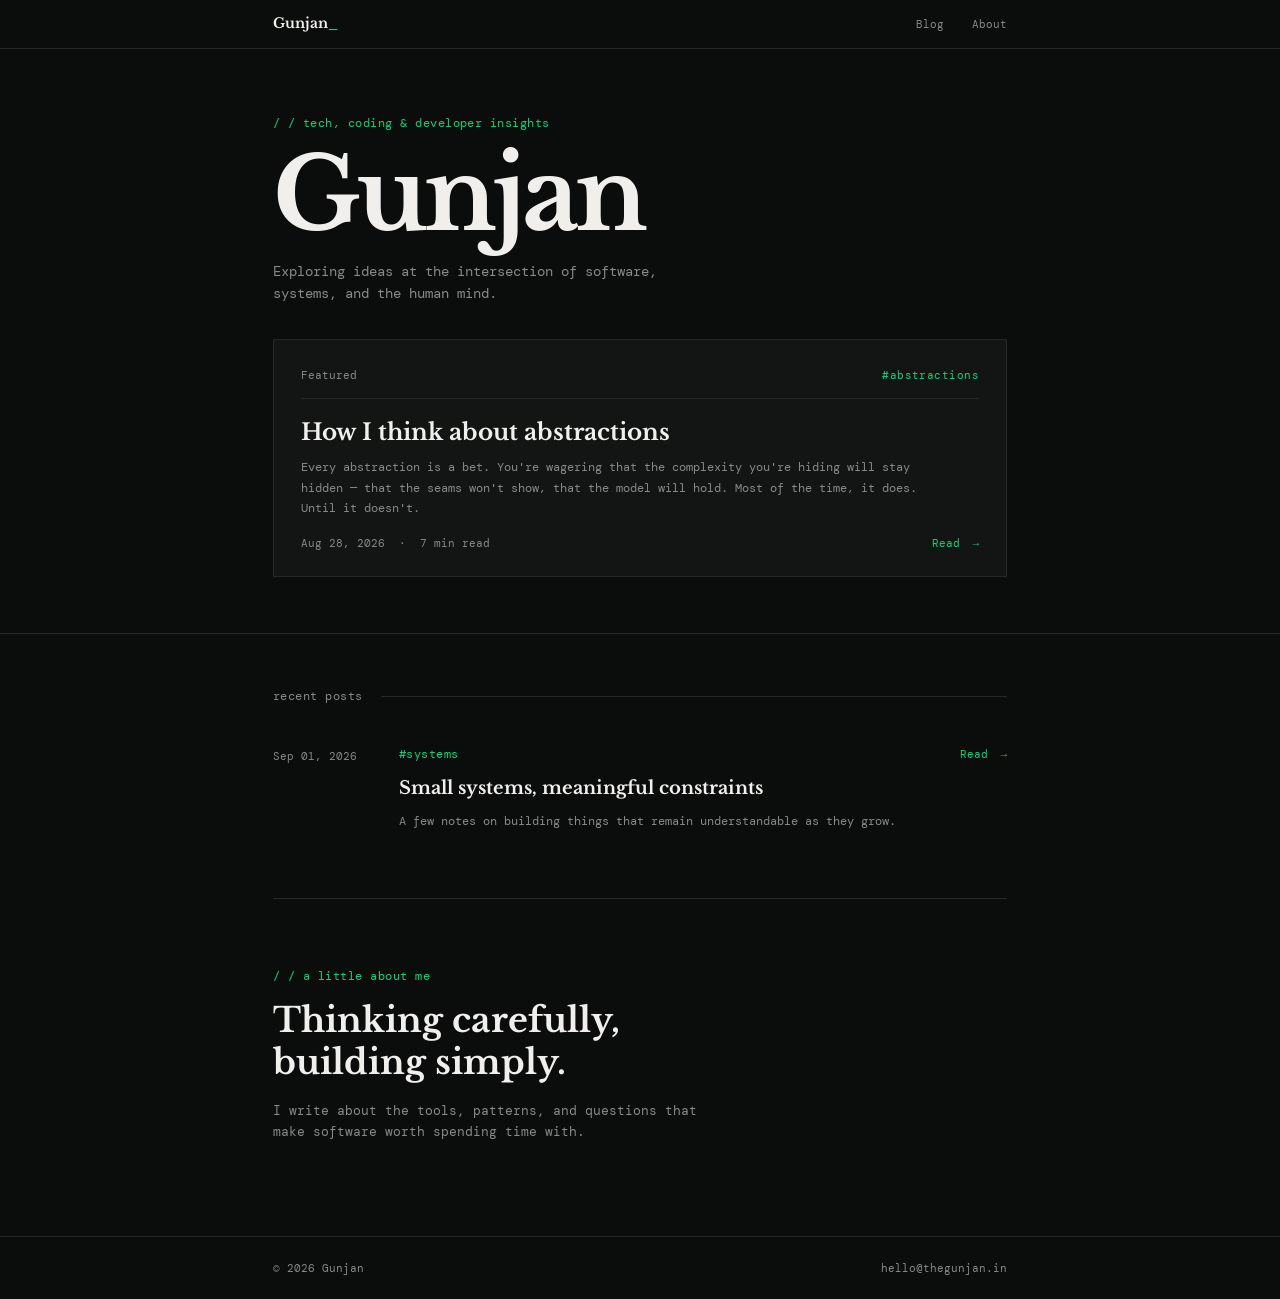
==== index.html @ 641be44b "Build Gunjan personal website" ====
<!doctype html>
<html lang="en">
  <head>
    <meta charset="UTF-8" />
    <meta name="viewport" content="width=device-width, initial-scale=1.0" />
    <meta name="description" content="Gunjan — notes on technology, code, systems, and the human mind." />
    <title>Gunjan</title>
    <link rel="preconnect" href="https://fonts.googleapis.com" />
    <link rel="preconnect" href="https://fonts.gstatic.com" crossorigin />
    <link href="https://fonts.googleapis.com/css2?family=DM+Mono:wght@400;500&family=Libre+Baskerville:wght@400;700&display=swap" rel="stylesheet" />
    <link rel="stylesheet" href="styles.css" />
  </head>
  <body>
    <header class="site-header">
      <a class="wordmark" href="/" aria-label="Gunjan home">Gunjan<span>_</span></a>
      <nav aria-label="Main navigation">
        <a href="#posts">Blog</a>
        <a href="#about">About</a>
      </nav>
    </header>

    <main>
      <section class="hero" aria-labelledby="site-title">
        <div class="hero-inner">
          <p class="eyebrow">/ / tech, coding &amp; developer insights</p>
          <h1 id="site-title">Gunjan<span class="cursor" aria-hidden="true"></span></h1>
          <p class="intro">Exploring ideas at the intersection of software,<br class="desktop-break" /> systems, and the human mind.</p>

          <a class="featured-post" href="#article">
            <div class="post-topline">
              <span>Featured</span>
              <span class="tag">#abstractions</span>
            </div>
            <h2>How I think about abstractions</h2>
            <p>Every abstraction is a bet. You're wagering that the complexity you're hiding will stay hidden — that the seams won't show, that the model will hold. Most of the time, it does. Until it doesn't.</p>
            <div class="post-meta">
              <span>Aug 28, 2026 &nbsp;·&nbsp; 7 min read</span>
              <span class="read-link">Read <span aria-hidden="true">→</span></span>
            </div>
          </a>
        </div>
      </section>

      <section class="posts" id="posts" aria-labelledby="recent-title">
        <div class="section-heading">
          <h2 id="recent-title">recent posts</h2>
          <span></span>
        </div>
        <article class="post-row" id="article">
          <time datetime="2026-09-01">Sep 01, 2026</time>
          <div>
            <p class="tag">#systems</p>
            <h3>Small systems, meaningful constraints</h3>
            <p class="post-summary">A few notes on building things that remain understandable as they grow.</p>
          </div>
          <a class="read-link" href="#article">Read <span aria-hidden="true">→</span></a>
        </article>
      </section>

      <section class="about" id="about" aria-labelledby="about-title">
        <p class="eyebrow">/ / a little about me</p>
        <h2 id="about-title">Thinking carefully,<br />building simply.</h2>
        <p>I write about the tools, patterns, and questions that make software worth spending time with.</p>
      </section>
    </main>

    <footer class="site-footer">
      <span>© 2026 Gunjan</span>
      <a href="mailto:hello@thegunjan.in">hello@thegunjan.in</a>
    </footer>
  </body>
</html>
---- styles.css ----
:root {
  --bg: #0b0c0c;
  --surface: #131515;
  --line: #252827;
  --text: #f0efeb;
  --muted: #858b87;
  --green: #00d879;
  --max-width: 734px;
}

* { box-sizing: border-box; }

html { scroll-behavior: smooth; }

body {
  margin: 0;
  color: var(--text);
  background-color: var(--bg);
  background-image: radial-gradient(#1c211f 0.7px, transparent 0.7px);
  background-size: 18px 18px;
  font-family: "DM Mono", monospace;
  font-size: 13px;
  line-height: 1.65;
}

a { color: inherit; text-decoration: none; }

.site-header {
  align-items: center;
  border-bottom: 1px solid var(--line);
  display: flex;
  height: 49px;
  justify-content: space-between;
  padding: 0 max(28px, calc((100vw - var(--max-width)) / 2));
}

.wordmark {
  font-family: "Libre Baskerville", serif;
  font-size: 14px;
  font-weight: 700;
}

.wordmark span, .cursor { color: var(--green); }

nav { display: flex; gap: 28px; }
nav a { color: var(--muted); font-size: 11px; transition: color 180ms ease; }
nav a:hover, nav a:focus-visible, .read-link:hover, .read-link:focus-visible { color: var(--green); }

.hero { border-bottom: 1px solid var(--line); }
.hero-inner { margin: 0 auto; max-width: var(--max-width); padding: 65px 0 56px; }

h1, h2, h3, p { margin-top: 0; }
h1 {
  font-family: "Libre Baskerville", serif;
  font-size: clamp(62px, 10vw, 100px);
  letter-spacing: -4px;
  line-height: .98;
  margin: 0 0 16px;
}

.cursor { display: inline-block; height: .6em; margin-left: 11px; vertical-align: 7%; width: 15px; }
.eyebrow, .tag { color: var(--green); font-size: 12px; letter-spacing: .04em; }
.eyebrow { margin: 0 0 12px; }
.intro { color: var(--muted); font-size: 14px; line-height: 1.6; margin-bottom: 34px; }

.featured-post { background: var(--surface); border: 1px solid var(--line); display: block; padding: 26px 27px 24px; transition: border-color 180ms ease, transform 180ms ease; }
.featured-post:hover { border-color: #3a413d; transform: translateY(-2px); }
.post-topline, .post-meta { align-items: center; display: flex; justify-content: space-between; }
.post-topline { border-bottom: 1px solid var(--line); color: var(--muted); font-size: 11px; padding-bottom: 14px; }
.post-topline .tag { font-size: 11px; }
.featured-post h2 { font-family: "Libre Baskerville", serif; font-size: 23px; line-height: 1.25; margin: 19px 0 11px; }
.featured-post > p { color: var(--muted); font-size: 12px; line-height: 1.7; margin-bottom: 15px; max-width: 640px; }
.post-meta { color: var(--muted); font-size: 11px; }
.read-link { color: var(--green); font-size: 11px; white-space: nowrap; }
.read-link span { display: inline-block; margin-left: 5px; transition: transform 180ms ease; }
.read-link:hover span { transform: translateX(4px); }

.posts, .about { margin: 0 auto; max-width: var(--max-width); }
.posts { padding: 53px 0 66px; }
.section-heading { align-items: center; display: flex; gap: 18px; margin-bottom: 38px; }
.section-heading h2 { color: var(--muted); font-size: 12px; font-weight: 400; letter-spacing: .04em; margin: 0; text-transform: lowercase; }
.section-heading span { background: var(--line); flex: 1; height: 1px; }
.post-row { align-items: start; display: grid; gap: 30px; grid-template-columns: 96px 1fr auto; }
.post-row time { color: var(--muted); font-size: 11px; padding-top: 2px; }
.post-row .tag { margin-bottom: 10px; }
.post-row h3 { font-family: "Libre Baskerville", serif; font-size: 18px; margin-bottom: 8px; }
.post-summary { color: var(--muted); font-size: 12px; margin: 0; }

.about { border-top: 1px solid var(--line); padding: 68px 0 80px; }
.about h2 { font-family: "Libre Baskerville", serif; font-size: 34px; line-height: 1.25; margin-bottom: 16px; }
.about > p:last-child { color: var(--muted); font-size: 13px; max-width: 450px; }
.site-footer { border-top: 1px solid var(--line); color: var(--muted); display: flex; font-size: 11px; justify-content: space-between; margin-top: 0; padding: 22px max(28px, calc((100vw - var(--max-width)) / 2)); }
.site-footer a:hover { color: var(--green); }

@media (max-width: 790px) {
  .site-header, .site-footer { padding-left: 24px; padding-right: 24px; }
  .hero-inner, .posts, .about { padding-left: 24px; padding-right: 24px; }
  .hero-inner { padding-top: 58px; }
}

@media (max-width: 560px) {
  h1 { font-size: 60px; letter-spacing: -3px; }
  .cursor { width: 10px; }
  .desktop-break { display: none; }
  .intro { font-size: 12px; }
  .featured-post { padding: 20px; }
  .featured-post h2 { font-size: 19px; }
  .post-meta { align-items: flex-start; flex-direction: column; gap: 10px; }
  .post-row { gap: 10px; grid-template-columns: 1fr auto; }
  .post-row time { grid-column: 1 / -1; }
  .post-row > div { grid-column: 1; }
  .post-row > .read-link { grid-column: 2; grid-row: 2; }
  .about h2 { font-size: 28px; }
}
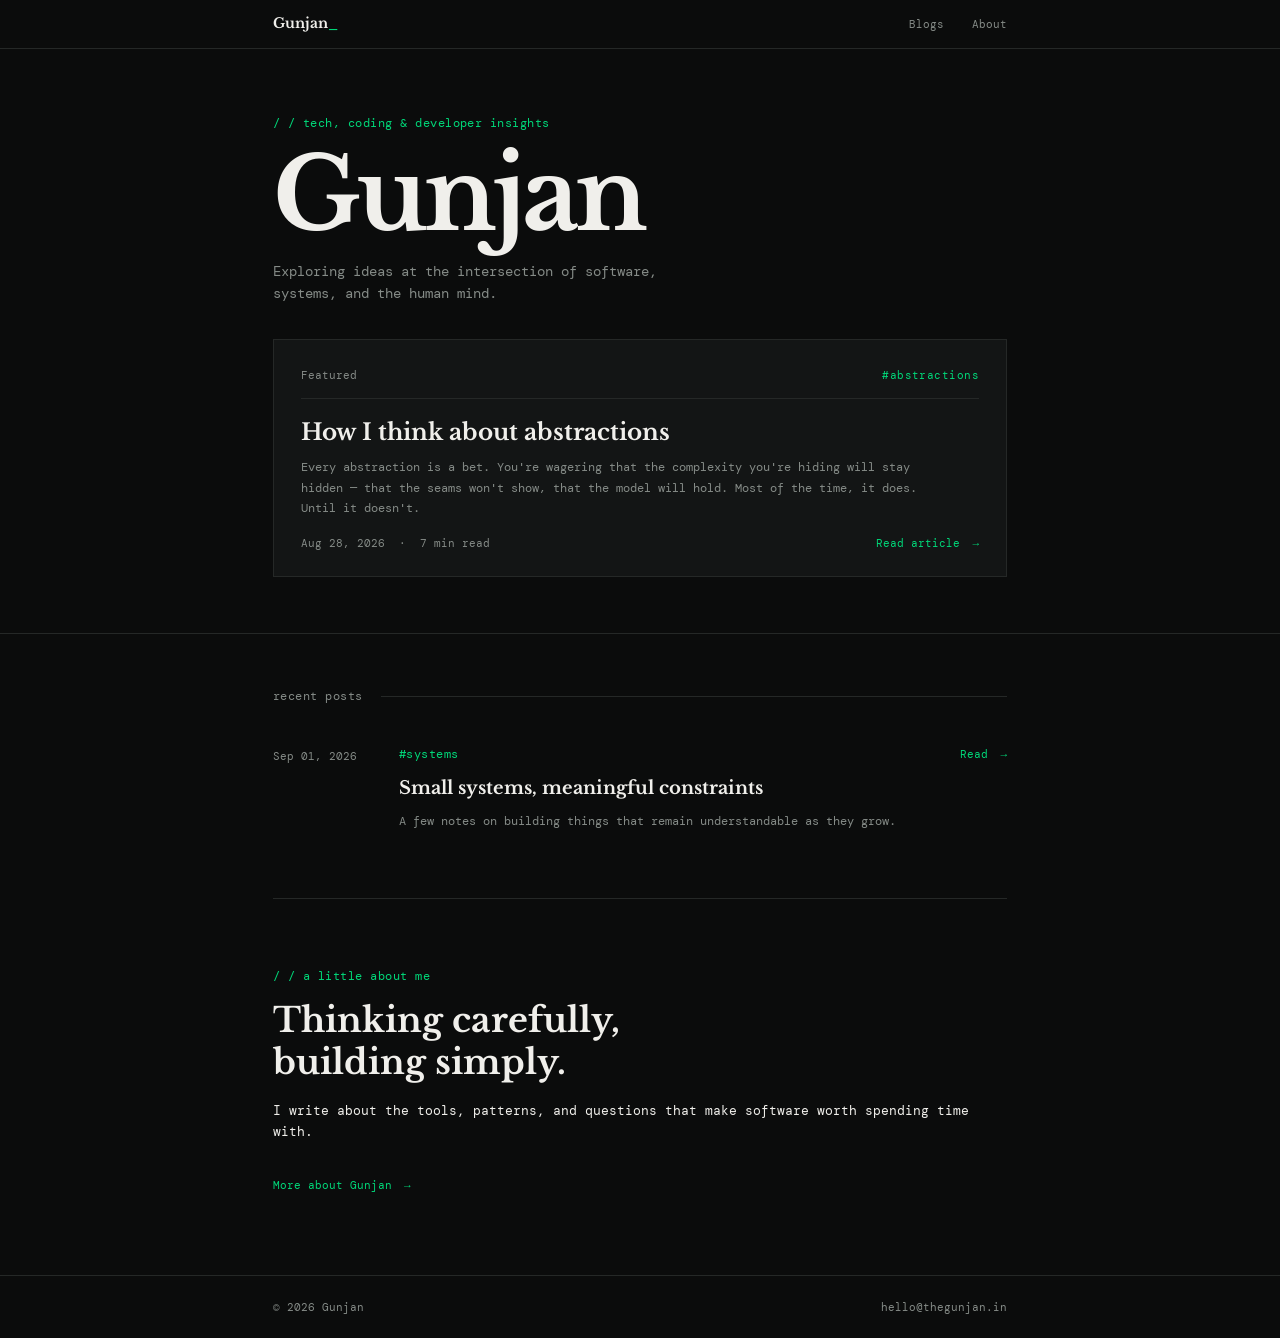
==== commit c5f6a949: "Create home blogs and about pages" ====
--- a/index.html
+++ b/index.html
@@ -14,8 +14,8 @@
     <header class="site-header">
       <a class="wordmark" href="/" aria-label="Gunjan home">Gunjan<span>_</span></a>
       <nav aria-label="Main navigation">
-        <a href="#posts">Blog</a>
-        <a href="#about">About</a>
+        <a href="blogs.html">Blogs</a>
+        <a href="about.html">About</a>
       </nav>
     </header>
 
@@ -26,7 +26,7 @@
           <h1 id="site-title">Gunjan<span class="cursor" aria-hidden="true"></span></h1>
           <p class="intro">Exploring ideas at the intersection of software,<br class="desktop-break" /> systems, and the human mind.</p>
 
-          <a class="featured-post" href="#article">
+          <a class="featured-post" href="blogs.html#abstractions">
             <div class="post-topline">
               <span>Featured</span>
               <span class="tag">#abstractions</span>
@@ -35,32 +35,33 @@
             <p>Every abstraction is a bet. You're wagering that the complexity you're hiding will stay hidden — that the seams won't show, that the model will hold. Most of the time, it does. Until it doesn't.</p>
             <div class="post-meta">
               <span>Aug 28, 2026 &nbsp;·&nbsp; 7 min read</span>
-              <span class="read-link">Read <span aria-hidden="true">→</span></span>
+              <span class="read-link">Read article <span aria-hidden="true">→</span></span>
             </div>
           </a>
         </div>
       </section>
 
-      <section class="posts" id="posts" aria-labelledby="recent-title">
+      <section class="posts" aria-labelledby="recent-title">
         <div class="section-heading">
           <h2 id="recent-title">recent posts</h2>
           <span></span>
         </div>
-        <article class="post-row" id="article">
+        <article class="post-row">
           <time datetime="2026-09-01">Sep 01, 2026</time>
           <div>
             <p class="tag">#systems</p>
             <h3>Small systems, meaningful constraints</h3>
             <p class="post-summary">A few notes on building things that remain understandable as they grow.</p>
           </div>
-          <a class="read-link" href="#article">Read <span aria-hidden="true">→</span></a>
+          <a class="read-link" href="blogs.html#systems">Read <span aria-hidden="true">→</span></a>
         </article>
       </section>
 
-      <section class="about" id="about" aria-labelledby="about-title">
+      <section class="about" aria-labelledby="about-title">
         <p class="eyebrow">/ / a little about me</p>
         <h2 id="about-title">Thinking carefully,<br />building simply.</h2>
         <p>I write about the tools, patterns, and questions that make software worth spending time with.</p>
+        <a class="text-link" href="about.html">More about Gunjan <span aria-hidden="true">→</span></a>
       </section>
     </main>
 
--- a/styles.css
+++ b/styles.css
@@ -44,7 +44,8 @@
 
 nav { display: flex; gap: 28px; }
 nav a { color: var(--muted); font-size: 11px; transition: color 180ms ease; }
-nav a:hover, nav a:focus-visible, .read-link:hover, .read-link:focus-visible { color: var(--green); }
+nav a.active, nav a:hover, nav a:focus-visible { color: var(--text); }
+.read-link:hover, .read-link:focus-visible, .text-link:hover, .text-link:focus-visible { color: var(--green); }
 
 .hero { border-bottom: 1px solid var(--line); }
 .hero-inner { margin: 0 auto; max-width: var(--max-width); padding: 65px 0 56px; }
@@ -89,12 +90,34 @@
 .about { border-top: 1px solid var(--line); padding: 68px 0 80px; }
 .about h2 { font-family: "Libre Baskerville", serif; font-size: 34px; line-height: 1.25; margin-bottom: 16px; }
 .about > p:last-child { color: var(--muted); font-size: 13px; max-width: 450px; }
+.text-link { color: var(--green); display: inline-block; font-size: 11px; margin-top: 20px; }
+.text-link span { display: inline-block; margin-left: 5px; transition: transform 180ms ease; }
+.text-link:hover span { transform: translateX(4px); }
 .site-footer { border-top: 1px solid var(--line); color: var(--muted); display: flex; font-size: 11px; justify-content: space-between; margin-top: 0; padding: 22px max(28px, calc((100vw - var(--max-width)) / 2)); }
 .site-footer a:hover { color: var(--green); }
 
+.page-shell { margin: 0 auto; max-width: var(--max-width); }
+.page-intro { border-bottom: 1px solid var(--line); padding: 78px 0 56px; }
+.page-intro h1 { font-size: clamp(48px, 8vw, 76px); margin-bottom: 22px; }
+.page-intro > p:last-child { color: var(--muted); font-size: 14px; max-width: 550px; }
+.blog-list { padding: 40px 0 88px; }
+.blog-card { background: var(--surface); border: 1px solid var(--line); display: block; margin-bottom: 16px; padding: 25px 27px 23px; transition: border-color 180ms ease, transform 180ms ease; }
+.blog-card:hover, .blog-card:focus-visible { border-color: #3a413d; transform: translateX(4px); }
+.blog-card h2 { font-family: "Libre Baskerville", serif; font-size: 21px; line-height: 1.35; margin: 17px 0 10px; }
+.blog-card > p { color: var(--muted); font-size: 12px; line-height: 1.7; margin-bottom: 18px; max-width: 630px; }
+.featured-card { border-left: 2px solid var(--green); }
+.about-page { padding-bottom: 20px; }
+.about-grid, .contact-strip { border-bottom: 1px solid var(--line); display: grid; gap: 50px; grid-template-columns: 1fr 1.3fr; padding: 68px 0; }
+.section-label { color: var(--green); font-size: 11px; margin-bottom: 20px; }
+.about-grid h2, .contact-strip h2 { font-family: "Libre Baskerville", serif; font-size: 29px; line-height: 1.3; margin: 0; }
+.about-copy { color: var(--muted); font-size: 13px; max-width: 430px; }
+.about-copy p + p { margin-top: 20px; }
+.contact-strip { align-items: end; border-bottom: 0; grid-template-columns: 1fr auto; padding-bottom: 88px; }
+.contact-strip .text-link { margin: 0 0 5px; }
+
 @media (max-width: 790px) {
   .site-header, .site-footer { padding-left: 24px; padding-right: 24px; }
-  .hero-inner, .posts, .about { padding-left: 24px; padding-right: 24px; }
+  .hero-inner, .posts, .about, .page-shell { padding-left: 24px; padding-right: 24px; }
   .hero-inner { padding-top: 58px; }
 }
 
@@ -111,4 +134,11 @@
   .post-row > div { grid-column: 1; }
   .post-row > .read-link { grid-column: 2; grid-row: 2; }
   .about h2 { font-size: 28px; }
+  .page-intro { padding-top: 58px; }
+  .page-intro h1 { font-size: 48px; letter-spacing: -3px; }
+  .blog-card { padding: 20px; }
+  .blog-card h2 { font-size: 19px; }
+  .about-grid, .contact-strip { gap: 30px; grid-template-columns: 1fr; padding: 52px 0; }
+  .contact-strip { align-items: start; }
+  .contact-strip .text-link { margin: 0; }
 }
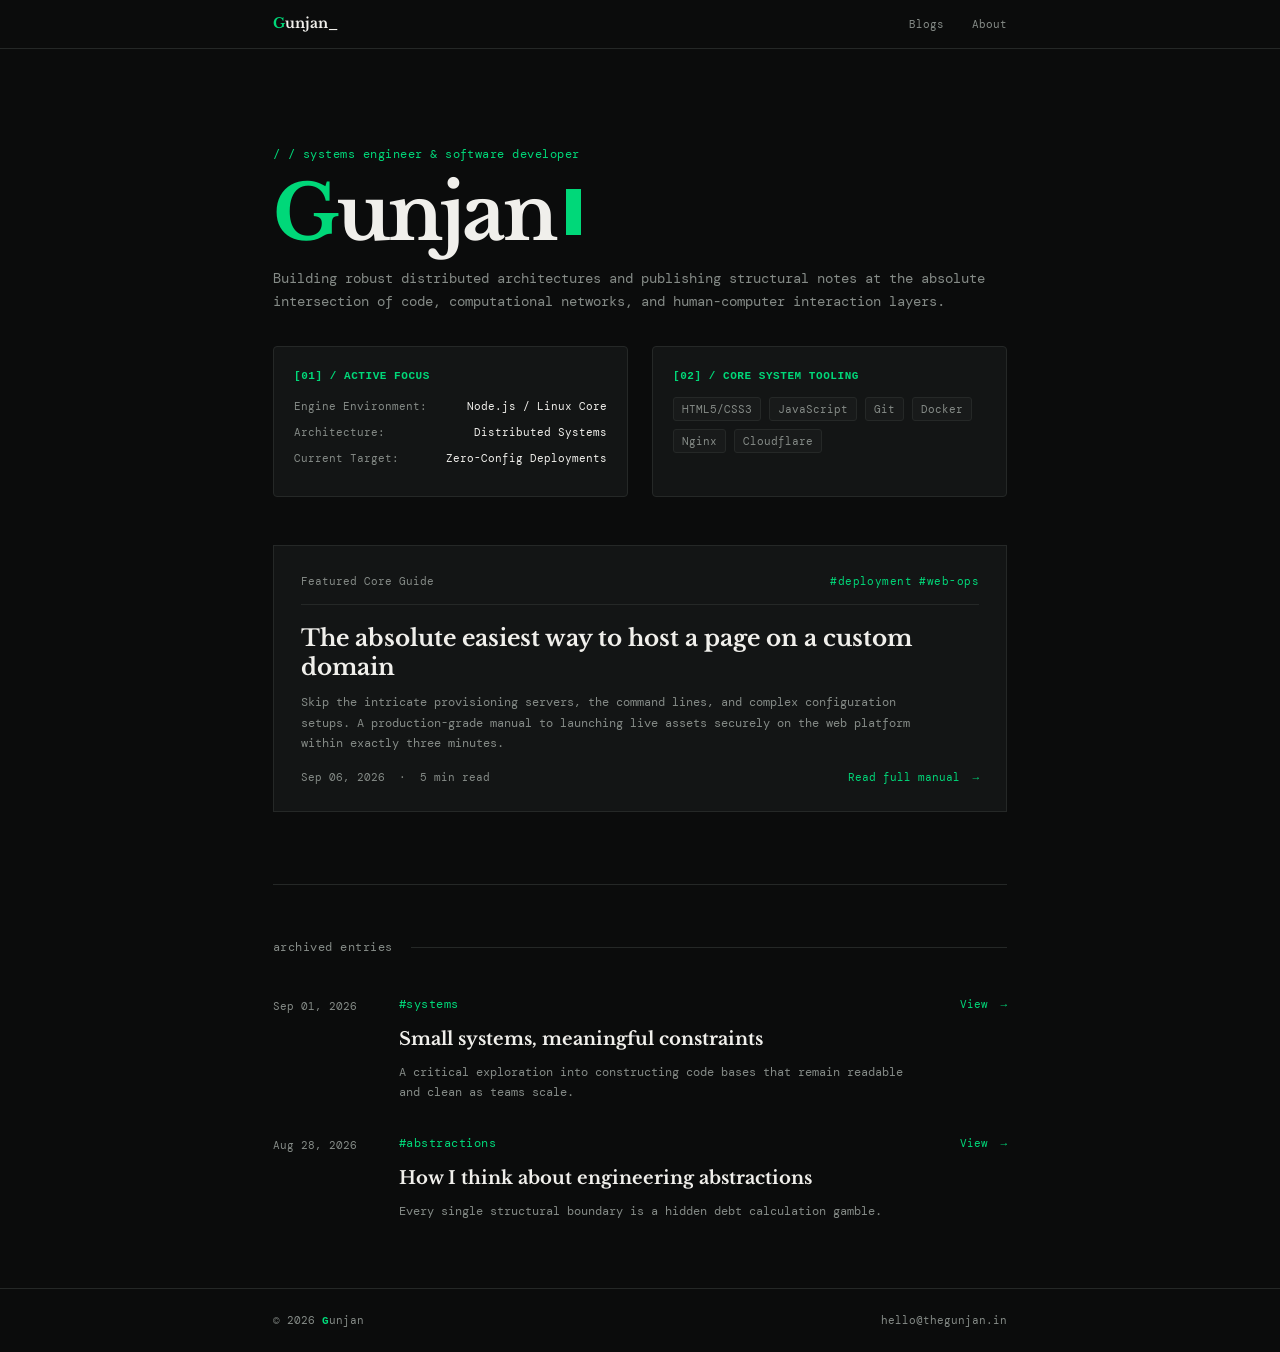
==== commit 689b1032: "v3" ====
--- a/index.html
+++ b/index.html
@@ -4,7 +4,7 @@
     <meta charset="UTF-8" />
     <meta name="viewport" content="width=device-width, initial-scale=1.0" />
     <meta name="description" content="Gunjan — notes on technology, code, systems, and the human mind." />
-    <title>Gunjan</title>
+    <title>Gunjan — Systems Architect &amp; Developer</title>
     <link rel="preconnect" href="https://fonts.googleapis.com" />
     <link rel="preconnect" href="https://fonts.gstatic.com" crossorigin />
     <link href="https://fonts.googleapis.com/css2?family=DM+Mono:wght@400;500&family=Libre+Baskerville:wght@400;700&display=swap" rel="stylesheet" />
@@ -12,62 +12,91 @@
   </head>
   <body>
     <header class="site-header">
-      <a class="wordmark" href="/" aria-label="Gunjan home">Gunjan<span>_</span></a>
+      <a class="wordmark" href="index.html" aria-label="Gunjan home">
+        <span class="logo-g">G</span>unjan<span>_</span>
+      </a>
       <nav aria-label="Main navigation">
         <a href="blogs.html">Blogs</a>
         <a href="about.html">About</a>
       </nav>
     </header>
 
-    <main>
+    <main class="page-shell">
       <section class="hero" aria-labelledby="site-title">
         <div class="hero-inner">
-          <p class="eyebrow">/ / tech, coding &amp; developer insights</p>
-          <h1 id="site-title">Gunjan<span class="cursor" aria-hidden="true"></span></h1>
-          <p class="intro">Exploring ideas at the intersection of software,<br class="desktop-break" /> systems, and the human mind.</p>
+          <p class="eyebrow">/ / systems engineer &amp; software developer</p>
+          <h1 id="site-title"><span class="logo-g">G</span>unjan<span class="cursor" aria-hidden="true"></span></h1>
+          <p class="intro">Building robust distributed architectures and publishing structural notes at the absolute intersection of code, computational networks, and human-computer interaction layers.</p>
 
-          <a class="featured-post" href="blogs.html#abstractions">
+          <!-- Executive Developer Dashboard -->
+          <div class="dashboard-grid">
+            <div class="dashboard-card">
+              <h3>[01] / Active Focus</h3>
+              <div class="sys-metric"><span>Engine Environment:</span> <span>Node.js / Linux Core</span></div>
+              <div class="sys-metric"><span>Architecture:</span> <span>Distributed Systems</span></div>
+              <div class="sys-metric"><span>Current Target:</span> <span>Zero-Config Deployments</span></div>
+            </div>
+            <div class="dashboard-card">
+              <h3>[02] / Core System Tooling</h3>
+              <ul class="tech-stack-list">
+                <li>HTML5/CSS3</li>
+                <li>JavaScript</li>
+                <li>Git</li>
+                <li>Docker</li>
+                <li>Nginx</li>
+                <li>Cloudflare</li>
+              </ul>
+            </div>
+          </div>
+
+          <!-- Highlighted Entry Guide Card -->
+          <a class="featured-post" href="easiest-way-to-host.html">
             <div class="post-topline">
-              <span>Featured</span>
-              <span class="tag">#abstractions</span>
+              <span>Featured Core Guide</span>
+              <span class="tag">#deployment #web-ops</span>
             </div>
-            <h2>How I think about abstractions</h2>
-            <p>Every abstraction is a bet. You're wagering that the complexity you're hiding will stay hidden — that the seams won't show, that the model will hold. Most of the time, it does. Until it doesn't.</p>
+            <h2>The absolute easiest way to host a page on a custom domain</h2>
+            <p>Skip the intricate provisioning servers, the command lines, and complex configuration setups. A production-grade manual to launching live assets securely on the web platform within exactly three minutes.</p>
             <div class="post-meta">
-              <span>Aug 28, 2026 &nbsp;·&nbsp; 7 min read</span>
-              <span class="read-link">Read article <span aria-hidden="true">→</span></span>
+              <span>Sep 06, 2026 &nbsp;·&nbsp; 5 min read</span>
+              <span class="read-link">Read full manual <span>→</span></span>
             </div>
           </a>
         </div>
       </section>
 
+      <!-- Recent Content Rows Stack -->
       <section class="posts" aria-labelledby="recent-title">
         <div class="section-heading">
-          <h2 id="recent-title">recent posts</h2>
+          <h2 id="recent-title">Archived Entries</h2>
           <span></span>
         </div>
-        <article class="post-row">
+        
+        <article class="post-row" style="margin-bottom: 32px;">
           <time datetime="2026-09-01">Sep 01, 2026</time>
           <div>
             <p class="tag">#systems</p>
             <h3>Small systems, meaningful constraints</h3>
-            <p class="post-summary">A few notes on building things that remain understandable as they grow.</p>
+            <p class="post-summary">A critical exploration into constructing code bases that remain readable and clean as teams scale.</p>
           </div>
-          <a class="read-link" href="blogs.html#systems">Read <span aria-hidden="true">→</span></a>
+          <a class="read-link" href="blogs.html#systems">View <span>→</span></a>
         </article>
-      </section>
 
-      <section class="about" aria-labelledby="about-title">
-        <p class="eyebrow">/ / a little about me</p>
-        <h2 id="about-title">Thinking carefully,<br />building simply.</h2>
-        <p>I write about the tools, patterns, and questions that make software worth spending time with.</p>
-        <a class="text-link" href="about.html">More about Gunjan <span aria-hidden="true">→</span></a>
+        <article class="post-row">
+          <time datetime="2026-08-28">Aug 28, 2026</time>
+          <div>
+            <p class="tag">#abstractions</p>
+            <h3>How I think about engineering abstractions</h3>
+            <p class="post-summary">Every single structural boundary is a hidden debt calculation gamble.</p>
+          </div>
+          <a class="read-link" href="blogs.html#abstractions">View <span>→</span></a>
+        </article>
       </section>
     </main>
 
     <footer class="site-footer">
-      <span>© 2026 Gunjan</span>
+      <span>© 2026 <span class="logo-g">G</span>unjan</span>
       <a href="mailto:hello@thegunjan.in">hello@thegunjan.in</a>
     </footer>
   </body>
-</html>+</html>
--- a/styles.css
+++ b/styles.css
@@ -11,6 +11,12 @@
 * { box-sizing: border-box; }
 
 html { scroll-behavior: smooth; }
+
+/* Global Bold Green G Styling */
+.logo-g {
+  color: var(--green);
+  font-weight: 700;
+}
 
 body {
   margin: 0;
@@ -25,6 +31,7 @@
 
 a { color: inherit; text-decoration: none; }
 
+/* Structural Components */
 .site-header {
   align-items: center;
   border-bottom: 1px solid var(--line);
@@ -40,8 +47,6 @@
   font-weight: 700;
 }
 
-.wordmark span, .cursor { color: var(--green); }
-
 nav { display: flex; gap: 28px; }
 nav a { color: var(--muted); font-size: 11px; transition: color 180ms ease; }
 nav a.active, nav a:hover, nav a:focus-visible { color: var(--text); }
@@ -53,17 +58,32 @@
 h1, h2, h3, p { margin-top: 0; }
 h1 {
   font-family: "Libre Baskerville", serif;
-  font-size: clamp(62px, 10vw, 100px);
-  letter-spacing: -4px;
+  font-size: clamp(48px, 7vw, 76px);
+  letter-spacing: -3px;
   line-height: .98;
   margin: 0 0 16px;
 }
 
-.cursor { display: inline-block; height: .6em; margin-left: 11px; vertical-align: 7%; width: 15px; }
+/* Code Terminal Accent Elements */
+.cursor { 
+  display: inline-block; 
+  height: .6em; 
+  margin-left: 11px; 
+  vertical-align: 7%; 
+  width: 15px; 
+  background-color: var(--green);
+  animation: blink 1s step-start infinite;
+}
+
+@keyframes blink {
+  50% { opacity: 0; }
+}
+
 .eyebrow, .tag { color: var(--green); font-size: 12px; letter-spacing: .04em; }
 .eyebrow { margin: 0 0 12px; }
 .intro { color: var(--muted); font-size: 14px; line-height: 1.6; margin-bottom: 34px; }
 
+/* Grid Cards & Row Formats */
 .featured-post { background: var(--surface); border: 1px solid var(--line); display: block; padding: 26px 27px 24px; transition: border-color 180ms ease, transform 180ms ease; }
 .featured-post:hover { border-color: #3a413d; transform: translateY(-2px); }
 .post-topline, .post-meta { align-items: center; display: flex; justify-content: space-between; }
@@ -87,25 +107,49 @@
 .post-row h3 { font-family: "Libre Baskerville", serif; font-size: 18px; margin-bottom: 8px; }
 .post-summary { color: var(--muted); font-size: 12px; margin: 0; }
 
+/* Profile Page Adaptive Split Grid layout */
+.about-profile-split {
+  display: grid;
+  grid-template-columns: 1fr 240px;
+  gap: 40px;
+  align-items: start;
+  margin-bottom: 24px;
+}
+
+.profile-container {
+  position: relative;
+}
+
+.profile-frame {
+  width: 100%;
+  aspect-ratio: 1 / 1;
+  object-fit: cover;
+  border-radius: 8px;
+  border: 1px solid var(--line);
+  background: var(--surface);
+  box-shadow: 0 16px 32px rgba(0,0,0,0.4);
+}
+
+/* Standard Section Layouts */
 .about { border-top: 1px solid var(--line); padding: 68px 0 80px; }
 .about h2 { font-family: "Libre Baskerville", serif; font-size: 34px; line-height: 1.25; margin-bottom: 16px; }
 .about > p:last-child { color: var(--muted); font-size: 13px; max-width: 450px; }
 .text-link { color: var(--green); display: inline-block; font-size: 11px; margin-top: 20px; }
 .text-link span { display: inline-block; margin-left: 5px; transition: transform 180ms ease; }
 .text-link:hover span { transform: translateX(4px); }
+
 .site-footer { border-top: 1px solid var(--line); color: var(--muted); display: flex; font-size: 11px; justify-content: space-between; margin-top: 0; padding: 22px max(28px, calc((100vw - var(--max-width)) / 2)); }
 .site-footer a:hover { color: var(--green); }
 
 .page-shell { margin: 0 auto; max-width: var(--max-width); }
 .page-intro { border-bottom: 1px solid var(--line); padding: 78px 0 56px; }
-.page-intro h1 { font-size: clamp(48px, 8vw, 76px); margin-bottom: 22px; }
-.page-intro > p:last-child { color: var(--muted); font-size: 14px; max-width: 550px; }
 .blog-list { padding: 40px 0 88px; }
 .blog-card { background: var(--surface); border: 1px solid var(--line); display: block; margin-bottom: 16px; padding: 25px 27px 23px; transition: border-color 180ms ease, transform 180ms ease; }
 .blog-card:hover, .blog-card:focus-visible { border-color: #3a413d; transform: translateX(4px); }
 .blog-card h2 { font-family: "Libre Baskerville", serif; font-size: 21px; line-height: 1.35; margin: 17px 0 10px; }
 .blog-card > p { color: var(--muted); font-size: 12px; line-height: 1.7; margin-bottom: 18px; max-width: 630px; }
 .featured-card { border-left: 2px solid var(--green); }
+
 .about-page { padding-bottom: 20px; }
 .about-grid, .contact-strip { border-bottom: 1px solid var(--line); display: grid; gap: 50px; grid-template-columns: 1fr 1.3fr; padding: 68px 0; }
 .section-label { color: var(--green); font-size: 11px; margin-bottom: 20px; }
@@ -115,14 +159,26 @@
 .contact-strip { align-items: end; border-bottom: 0; grid-template-columns: 1fr auto; padding-bottom: 88px; }
 .contact-strip .text-link { margin: 0 0 5px; }
 
+/* Responsive Media Queries */
 @media (max-width: 790px) {
   .site-header, .site-footer { padding-left: 24px; padding-right: 24px; }
   .hero-inner, .posts, .about, .page-shell { padding-left: 24px; padding-right: 24px; }
   .hero-inner { padding-top: 58px; }
 }
 
+@media (max-width: 640px) {
+  .about-profile-split {
+    grid-template-columns: 1fr;
+    gap: 30px;
+  }
+  .profile-container {
+    max-width: 200px;
+    margin: 0 auto;
+  }
+}
+
 @media (max-width: 560px) {
-  h1 { font-size: 60px; letter-spacing: -3px; }
+  h1 { font-size: 44px; letter-spacing: -2px; }
   .cursor { width: 10px; }
   .desktop-break { display: none; }
   .intro { font-size: 12px; }
@@ -135,10 +191,84 @@
   .post-row > .read-link { grid-column: 2; grid-row: 2; }
   .about h2 { font-size: 28px; }
   .page-intro { padding-top: 58px; }
-  .page-intro h1 { font-size: 48px; letter-spacing: -3px; }
+  .page-intro h1 { font-size: 38px; letter-spacing: -2px; }
   .blog-card { padding: 20px; }
   .blog-card h2 { font-size: 19px; }
   .about-grid, .contact-strip { gap: 30px; grid-template-columns: 1fr; padding: 52px 0; }
   .contact-strip { align-items: start; }
   .contact-strip .text-link { margin: 0; }
-}+}
+
+/* ==========================================================================
+   ADDITIONAL PROFESSIONAL PORTFOLIO LAYOUT EXTENSIONS
+   ========================================================================== */
+
+/* Enhanced Hero Layout Modifications */
+.hero-inner {
+  padding: 96px 0 72px; /* Increased editorial breathing room */
+}
+
+/* Developer Information Grid/Dashboard */
+.dashboard-grid {
+  display: grid;
+  grid-template-columns: 1fr 1fr;
+  gap: 24px;
+  margin: 32px 0 48px;
+}
+
+.dashboard-card {
+  background: var(--surface);
+  border: 1px solid var(--line);
+  border-radius: 4px;
+  padding: 20px;
+}
+
+.dashboard-card h3 {
+  font-family: "DM Mono", monospace;
+  font-size: 11px;
+  text-transform: uppercase;
+  color: var(--green);
+  margin-bottom: 12px;
+  letter-spacing: 0.05em;
+}
+
+/* Tooling / Tech Stack Tags List */
+.tech-stack-list {
+  display: flex;
+  flex-wrap: wrap;
+  gap: 8px;
+  margin: 0;
+  padding: 0;
+  list-style: none;
+}
+
+.tech-stack-list li {
+  font-size: 11px;
+  color: var(--muted);
+  background: rgba(255,255,255,0.02);
+  border: 1px solid var(--line);
+  padding: 2px 8px;
+  border-radius: 3px;
+}
+
+/* System Monitor Bar Metrics */
+.sys-metric {
+  display: flex;
+  justify-content: space-between;
+  font-size: 11px;
+  color: var(--muted);
+  margin-bottom: 8px;
+}
+
+.sys-metric span:last-child {
+  color: var(--text);
+}
+
+/* Responsive Overrides */
+@media (max-width: 560px) {
+  .dashboard-grid {
+    grid-template-columns: 1fr;
+    gap: 16px;
+    margin-bottom: 32px;
+  }
+}
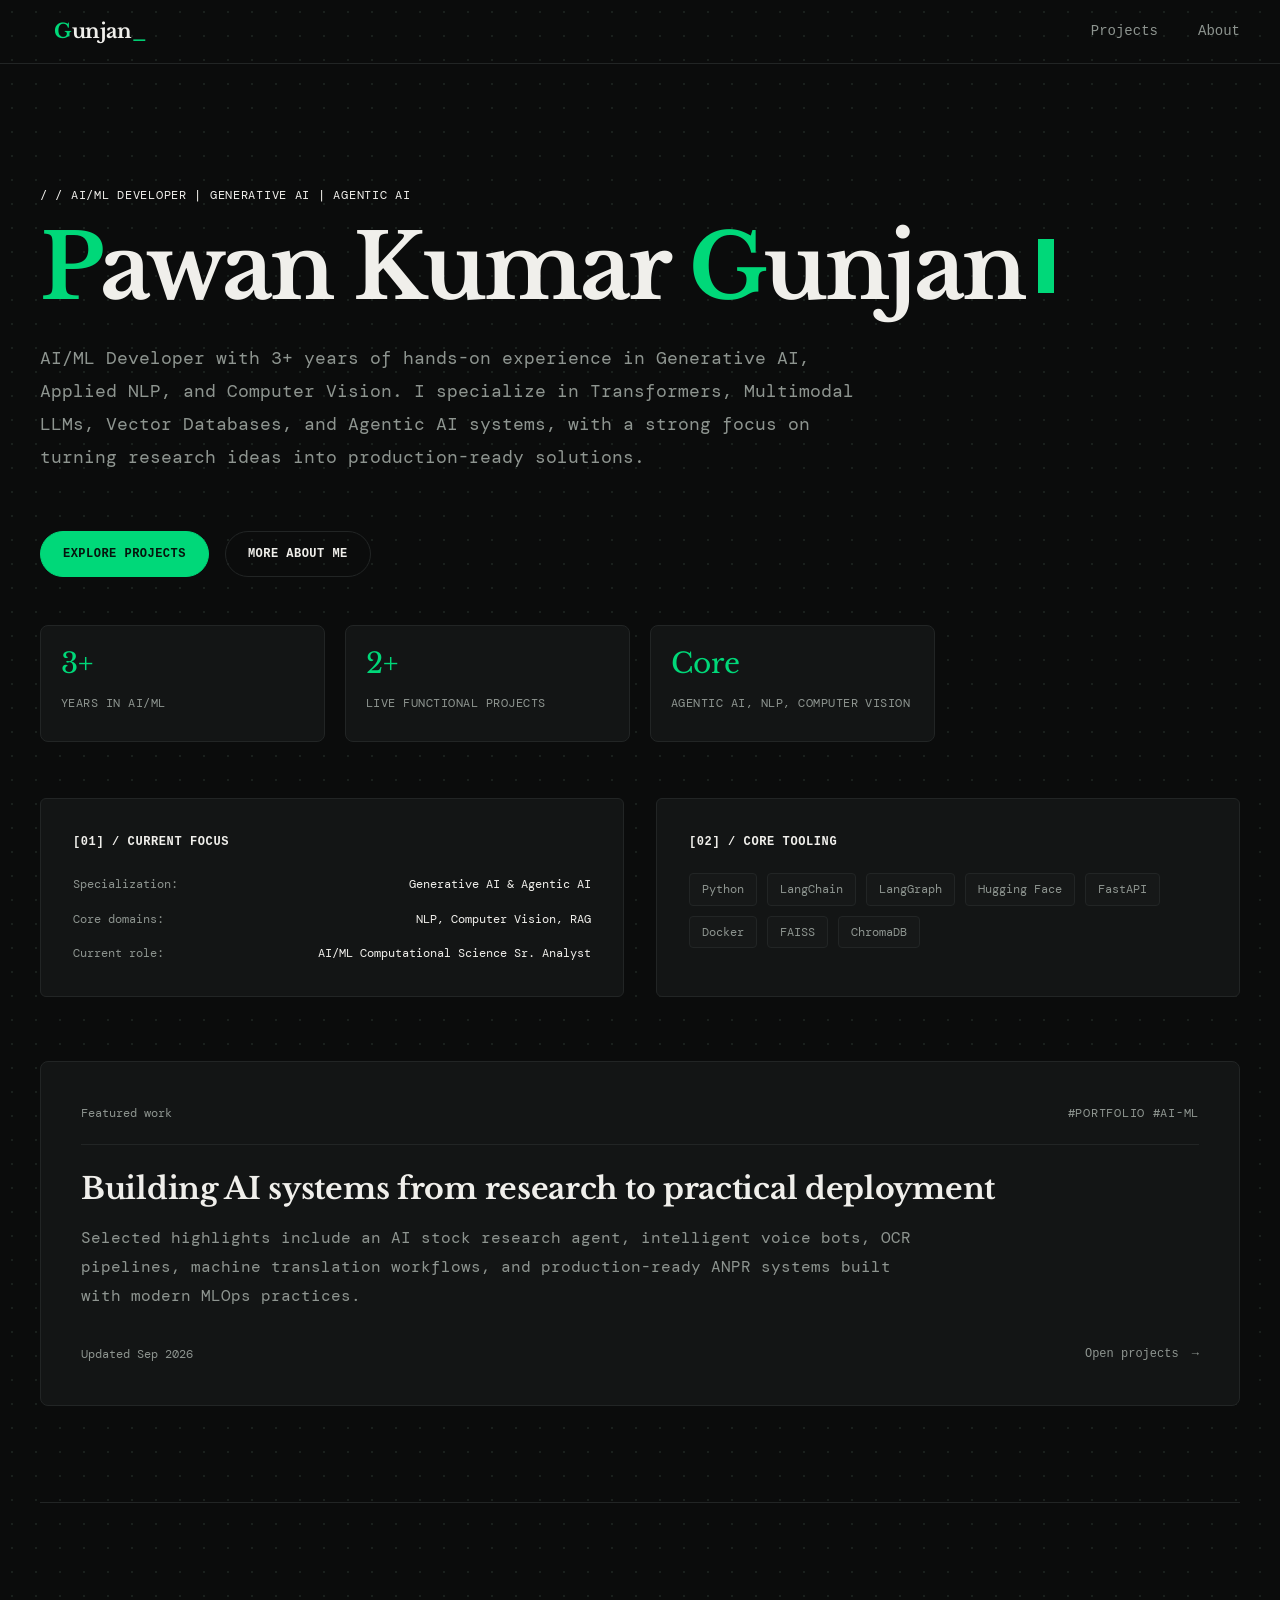
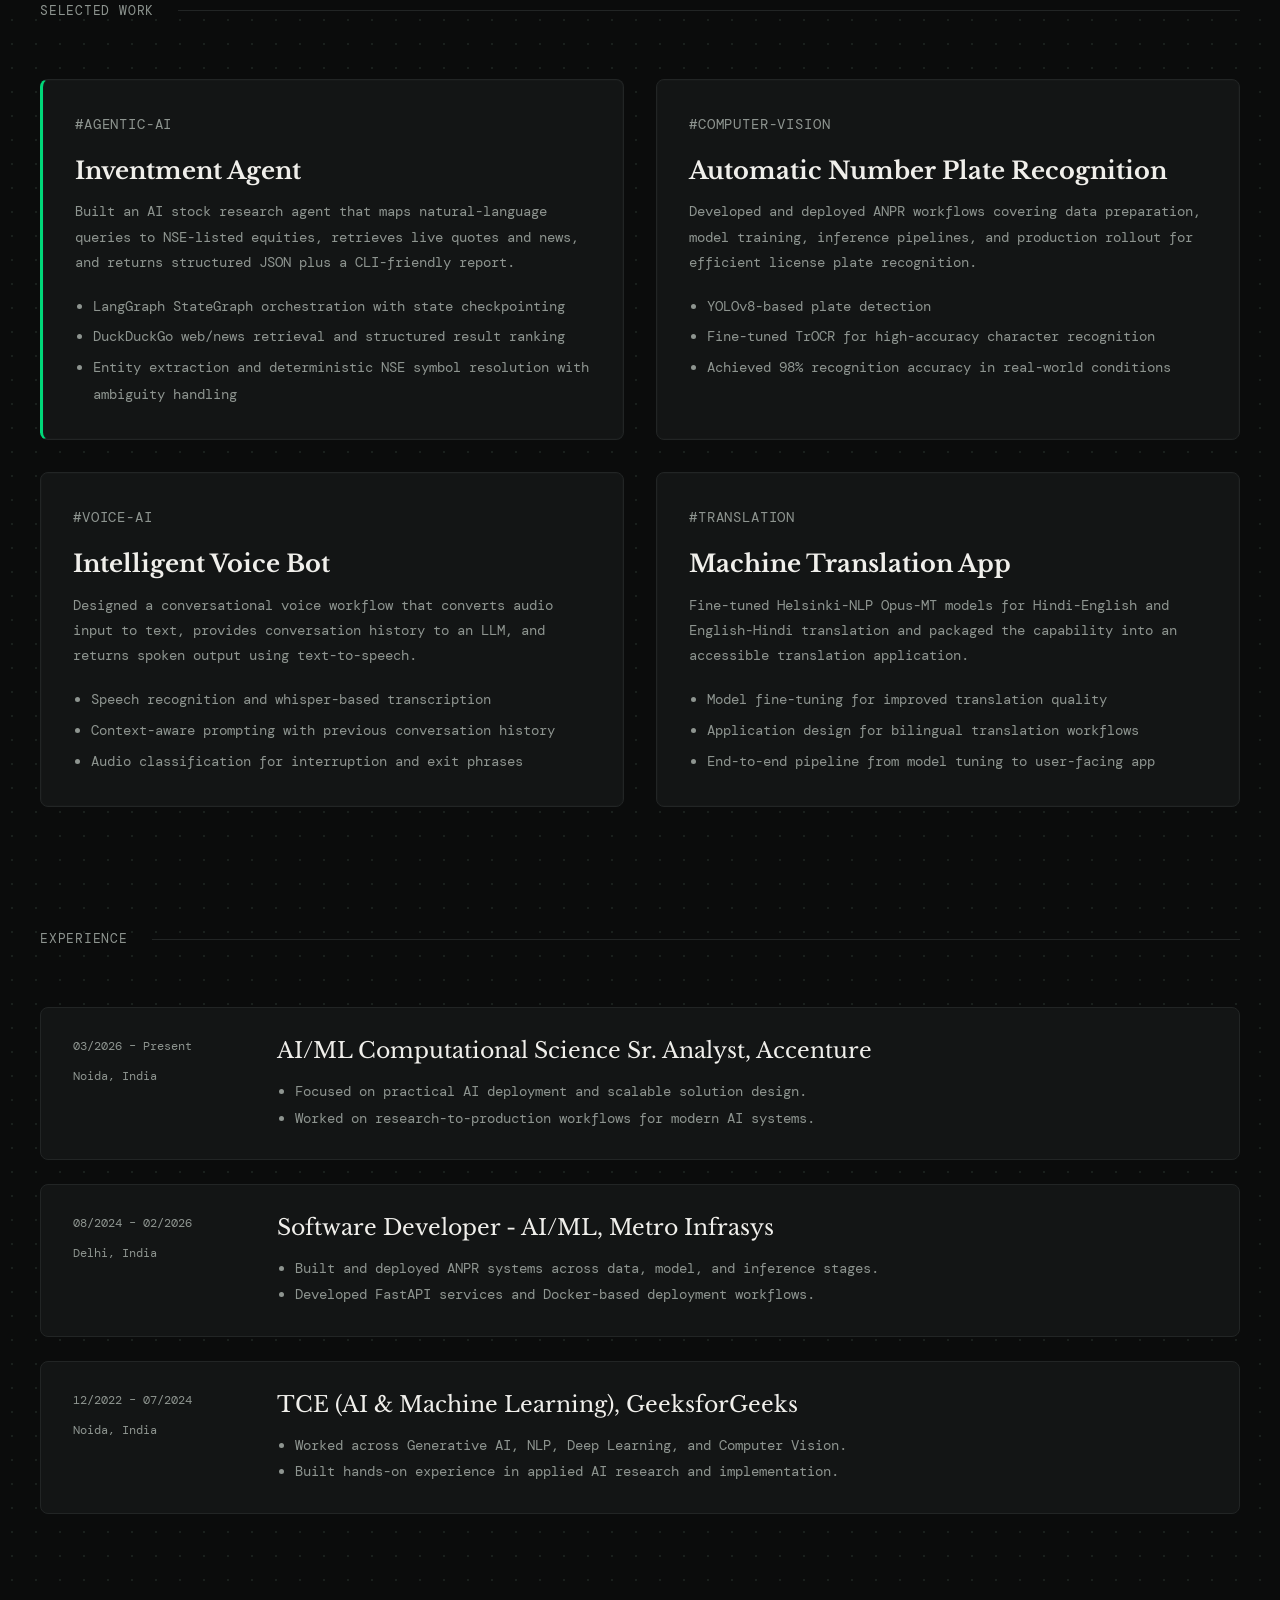
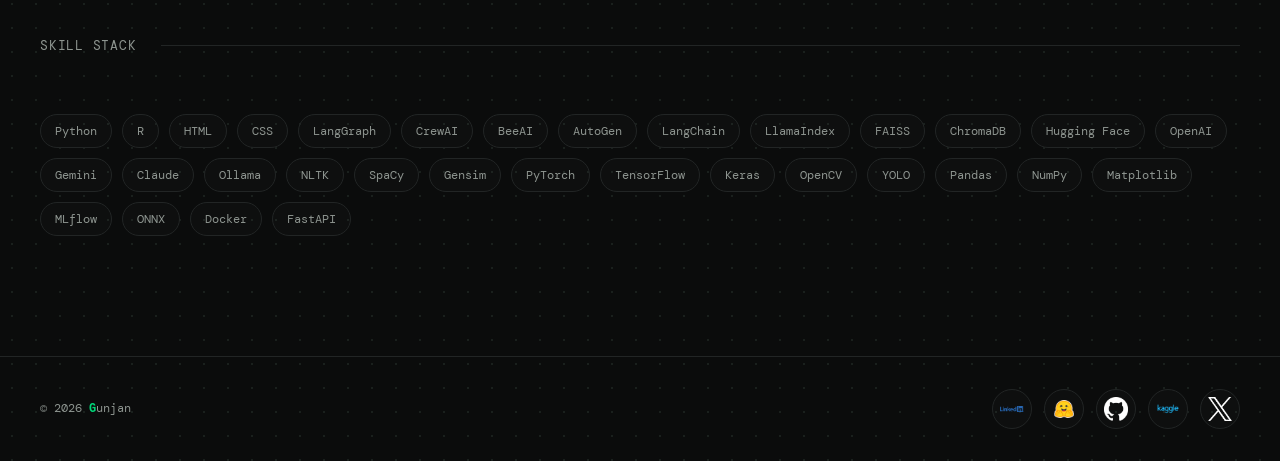
==== commit 7e4a9b65: "resume" ====
--- a/index.html
+++ b/index.html
@@ -3,8 +3,8 @@
   <head>
     <meta charset="UTF-8" />
     <meta name="viewport" content="width=device-width, initial-scale=1.0" />
-    <meta name="description" content="Gunjan — notes on technology, code, systems, and the human mind." />
-    <title>Gunjan — Systems Architect &amp; Developer</title>
+    <meta name="description" content="Pawan Kumar Gunjan — AI/ML Developer, Generative AI, Agentic AI, NLP, and Computer Vision specialist." />
+    <title>Pawan Kumar Gunjan — AI/ML Developer</title>
     <link rel="preconnect" href="https://fonts.googleapis.com" />
     <link rel="preconnect" href="https://fonts.gstatic.com" crossorigin />
     <link href="https://fonts.googleapis.com/css2?family=DM+Mono:wght@400;500&family=Libre+Baskerville:wght@400;700&display=swap" rel="stylesheet" />
@@ -16,7 +16,7 @@
         <span class="logo-g">G</span>unjan<span>_</span>
       </a>
       <nav aria-label="Main navigation">
-        <a href="blogs.html">Blogs</a>
+        <a href="blogs.html">Projects</a>
         <a href="about.html">About</a>
       </nav>
     </header>
@@ -24,79 +24,233 @@
     <main class="page-shell">
       <section class="hero" aria-labelledby="site-title">
         <div class="hero-inner">
-          <p class="eyebrow">/ / systems engineer &amp; software developer</p>
-          <h1 id="site-title"><span class="logo-g">G</span>unjan<span class="cursor" aria-hidden="true"></span></h1>
-          <p class="intro">Building robust distributed architectures and publishing structural notes at the absolute intersection of code, computational networks, and human-computer interaction layers.</p>
-
-          <!-- Executive Developer Dashboard -->
+          <p class="eyebrow">/ / ai/ml developer | generative ai | agentic ai</p>
+          <h1 id="site-title"><span class="logo-g">P</span>awan Kumar <span class="logo-g">G</span>unjan<span class="cursor" aria-hidden="true"></span></h1>
+          <p class="intro">AI/ML Developer with 3+ years of hands-on experience in Generative AI, Applied NLP, and Computer Vision. I specialize in Transformers, Multimodal LLMs, Vector Databases, and Agentic AI systems, with a strong focus on turning research ideas into production-ready solutions.</p>
+
+          <div class="action-row">
+            <a class="primary-action" href="blogs.html">Explore Projects</a>
+            <a class="secondary-action" href="about.html">More About Me</a>
+          </div>
+
+          <div class="stat-grid">
+            <div class="stat-card">
+              <span class="stat-digit">3+</span>
+              <span class="stat-label">Years in AI/ML</span>
+            </div>
+            <div class="stat-card">
+              <span class="stat-digit">2+</span>
+              <span class="stat-label">Live functional projects</span>
+            </div>
+            <div class="stat-card">
+              <span class="stat-digit">Core</span>
+              <span class="stat-label">Agentic AI, NLP, Computer Vision</span>
+            </div>
+          </div>
+
           <div class="dashboard-grid">
             <div class="dashboard-card">
-              <h3>[01] / Active Focus</h3>
-              <div class="sys-metric"><span>Engine Environment:</span> <span>Node.js / Linux Core</span></div>
-              <div class="sys-metric"><span>Architecture:</span> <span>Distributed Systems</span></div>
-              <div class="sys-metric"><span>Current Target:</span> <span>Zero-Config Deployments</span></div>
+              <h3>[01] / Current focus</h3>
+              <div class="sys-metric"><span>Specialization:</span> <span>Generative AI &amp; Agentic AI</span></div>
+              <div class="sys-metric"><span>Core domains:</span> <span>NLP, Computer Vision, RAG</span></div>
+              <div class="sys-metric"><span>Current role:</span> <span>AI/ML Computational Science Sr. Analyst</span></div>
             </div>
             <div class="dashboard-card">
-              <h3>[02] / Core System Tooling</h3>
+              <h3>[02] / Core tooling</h3>
               <ul class="tech-stack-list">
-                <li>HTML5/CSS3</li>
-                <li>JavaScript</li>
-                <li>Git</li>
+                <li>Python</li>
+                <li>LangChain</li>
+                <li>LangGraph</li>
+                <li>Hugging Face</li>
+                <li>FastAPI</li>
                 <li>Docker</li>
-                <li>Nginx</li>
-                <li>Cloudflare</li>
+                <li>FAISS</li>
+                <li>ChromaDB</li>
               </ul>
             </div>
           </div>
 
-          <!-- Highlighted Entry Guide Card -->
-          <a class="featured-post" href="easiest-way-to-host.html">
+          <a class="featured-post" href="blogs.html">
             <div class="post-topline">
-              <span>Featured Core Guide</span>
-              <span class="tag">#deployment #web-ops</span>
-            </div>
-            <h2>The absolute easiest way to host a page on a custom domain</h2>
-            <p>Skip the intricate provisioning servers, the command lines, and complex configuration setups. A production-grade manual to launching live assets securely on the web platform within exactly three minutes.</p>
+              <span>Featured work</span>
+              <span class="tag">#portfolio #ai-ml</span>
+            </div>
+            <h2>Building AI systems from research to practical deployment</h2>
+            <p>Selected highlights include an AI stock research agent, intelligent voice bots, OCR pipelines, machine translation workflows, and production-ready ANPR systems built with modern MLOps practices.</p>
             <div class="post-meta">
-              <span>Sep 06, 2026 &nbsp;·&nbsp; 5 min read</span>
-              <span class="read-link">Read full manual <span>→</span></span>
+              <span>Updated Sep 2026</span>
+              <span class="read-link">Open projects <span>→</span></span>
             </div>
           </a>
         </div>
       </section>
 
-      <!-- Recent Content Rows Stack -->
       <section class="posts" aria-labelledby="recent-title">
         <div class="section-heading">
-          <h2 id="recent-title">Archived Entries</h2>
+          <h2 id="recent-title">Selected work</h2>
           <span></span>
         </div>
-        
-        <article class="post-row" style="margin-bottom: 32px;">
-          <time datetime="2026-09-01">Sep 01, 2026</time>
-          <div>
-            <p class="tag">#systems</p>
-            <h3>Small systems, meaningful constraints</h3>
-            <p class="post-summary">A critical exploration into constructing code bases that remain readable and clean as teams scale.</p>
-          </div>
-          <a class="read-link" href="blogs.html#systems">View <span>→</span></a>
-        </article>
-
-        <article class="post-row">
-          <time datetime="2026-08-28">Aug 28, 2026</time>
-          <div>
-            <p class="tag">#abstractions</p>
-            <h3>How I think about engineering abstractions</h3>
-            <p class="post-summary">Every single structural boundary is a hidden debt calculation gamble.</p>
-          </div>
-          <a class="read-link" href="blogs.html#abstractions">View <span>→</span></a>
-        </article>
+
+        <div class="spotlight-grid">
+          <article class="project-card accent">
+            <p class="tag">#agentic-ai</p>
+            <h3>Inventment Agent</h3>
+            <p>Built an AI stock research agent that maps natural-language queries to NSE-listed equities, retrieves live quotes and news, and returns structured JSON plus a CLI-friendly report.</p>
+            <ul>
+              <li>LangGraph StateGraph orchestration with state checkpointing</li>
+              <li>DuckDuckGo web/news retrieval and structured result ranking</li>
+              <li>Entity extraction and deterministic NSE symbol resolution with ambiguity handling</li>
+            </ul>
+          </article>
+
+          <article class="project-card">
+            <p class="tag">#computer-vision</p>
+            <h3>Automatic Number Plate Recognition</h3>
+            <p>Developed and deployed ANPR workflows covering data preparation, model training, inference pipelines, and production rollout for efficient license plate recognition.</p>
+            <ul>
+              <li>YOLOv8-based plate detection</li>
+              <li>Fine-tuned TrOCR for high-accuracy character recognition</li>
+              <li>Achieved 98% recognition accuracy in real-world conditions</li>
+            </ul>
+          </article>
+
+          <article class="project-card">
+            <p class="tag">#voice-ai</p>
+            <h3>Intelligent Voice Bot</h3>
+            <p>Designed a conversational voice workflow that converts audio input to text, provides conversation history to an LLM, and returns spoken output using text-to-speech.</p>
+            <ul>
+              <li>Speech recognition and whisper-based transcription</li>
+              <li>Context-aware prompting with previous conversation history</li>
+              <li>Audio classification for interruption and exit phrases</li>
+            </ul>
+          </article>
+
+          <article class="project-card">
+            <p class="tag">#translation</p>
+            <h3>Machine Translation App</h3>
+            <p>Fine-tuned Helsinki-NLP Opus-MT models for Hindi-English and English-Hindi translation and packaged the capability into an accessible translation application.</p>
+            <ul>
+              <li>Model fine-tuning for improved translation quality</li>
+              <li>Application design for bilingual translation workflows</li>
+              <li>End-to-end pipeline from model tuning to user-facing app</li>
+            </ul>
+          </article>
+        </div>
+      </section>
+
+      <section class="experience-section" aria-labelledby="experience-title">
+        <div class="section-heading">
+          <h2 id="experience-title">Experience</h2>
+          <span></span>
+        </div>
+
+        <div class="timeline">
+          <article class="timeline-item">
+            <div class="timeline-side">
+              <p class="timeline-date">03/2026 – Present</p>
+              <p class="timeline-location">Noida, India</p>
+            </div>
+            <div class="timeline-content">
+              <p class="timeline-role">AI/ML Computational Science Sr. Analyst, Accenture</p>
+              <ul>
+                <li>Focused on practical AI deployment and scalable solution design.</li>
+                <li>Worked on research-to-production workflows for modern AI systems.</li>
+              </ul>
+            </div>
+          </article>
+
+          <article class="timeline-item">
+            <div class="timeline-side">
+              <p class="timeline-date">08/2024 – 02/2026</p>
+              <p class="timeline-location">Delhi, India</p>
+            </div>
+            <div class="timeline-content">
+              <p class="timeline-role">Software Developer - AI/ML, Metro Infrasys</p>
+              <ul>
+                <li>Built and deployed ANPR systems across data, model, and inference stages.</li>
+                <li>Developed FastAPI services and Docker-based deployment workflows.</li>
+              </ul>
+            </div>
+          </article>
+
+          <article class="timeline-item">
+            <div class="timeline-side">
+              <p class="timeline-date">12/2022 – 07/2024</p>
+              <p class="timeline-location">Noida, India</p>
+            </div>
+            <div class="timeline-content">
+              <p class="timeline-role">TCE (AI &amp; Machine Learning), GeeksforGeeks</p>
+              <ul>
+                <li>Worked across Generative AI, NLP, Deep Learning, and Computer Vision.</li>
+                <li>Built hands-on experience in applied AI research and implementation.</li>
+              </ul>
+            </div>
+          </article>
+        </div>
+      </section>
+
+      <section class="skills-section" aria-labelledby="skills-title">
+        <div class="section-heading">
+          <h2 id="skills-title">Skill stack</h2>
+          <span></span>
+        </div>
+
+        <div class="skills-list">
+          <span>Python</span>
+          <span>R</span>
+          <span>HTML</span>
+          <span>CSS</span>
+          <span>LangGraph</span>
+          <span>CrewAI</span>
+          <span>BeeAI</span>
+          <span>AutoGen</span>
+          <span>LangChain</span>
+          <span>LlamaIndex</span>
+          <span>FAISS</span>
+          <span>ChromaDB</span>
+          <span>Hugging Face</span>
+          <span>OpenAI</span>
+          <span>Gemini</span>
+          <span>Claude</span>
+          <span>Ollama</span>
+          <span>NLTK</span>
+          <span>SpaCy</span>
+          <span>Gensim</span>
+          <span>PyTorch</span>
+          <span>TensorFlow</span>
+          <span>Keras</span>
+          <span>OpenCV</span>
+          <span>YOLO</span>
+          <span>Pandas</span>
+          <span>NumPy</span>
+          <span>Matplotlib</span>
+          <span>MLflow</span>
+          <span>ONNX</span>
+          <span>Docker</span>
+          <span>FastAPI</span>
+        </div>
       </section>
     </main>
 
     <footer class="site-footer">
       <span>© 2026 <span class="logo-g">G</span>unjan</span>
-      <a href="mailto:hello@thegunjan.in">hello@thegunjan.in</a>
+      <div class="site-footer-links" aria-label="Social links">
+        <a class="social-link site-footer-link" href="https://www.linkedin.com/in/pawankrgunjan/" target="_blank" rel="noopener" aria-label="LinkedIn">
+          <img class="social-logo" src="image/logo/LI-Logo.png" alt="LinkedIn logo" />
+        </a>
+        <a class="social-link site-footer-link" href="https://huggingface.co/PawanKrGunjan" target="_blank" rel="noopener" aria-label="Hugging Face">
+          <img class="social-logo" src="image/logo/huggingface/hf-logo.png" alt="Hugging Face logo" />
+        </a>
+        <a class="social-link site-footer-link" href="https://github.com/PawanKrGunjan" target="_blank" rel="noopener" aria-label="GitHub">
+          <img class="social-logo" src="image/logo/GitHub_Logos/PNG/GitHub_Invertocat_White.png" alt="GitHub logo" />
+        </a>
+        <a class="social-link site-footer-link" href="https://www.kaggle.com/pawankumargunjan" target="_blank" rel="noopener" aria-label="Kaggle">
+          <img class="social-logo" src="image/logo/kaggle/kaggle-logo-transparent-300.png" alt="Kaggle logo" />
+        </a>
+        <a class="social-link site-footer-link" href="https://x.com/" target="_blank" rel="noopener" aria-label="Twitter">
+          <img class="social-logo" src="image/logo/x/logo-white.png" alt="Twitter logo" />
+        </a>
+      </div>
     </footer>
   </body>
 </html>
--- a/styles.css
+++ b/styles.css
@@ -1,11 +1,11 @@
 :root {
   --bg: #0b0c0c;
   --surface: #131515;
-  --line: #252827;
+  --line: #222525;
   --text: #f0efeb;
-  --muted: #858b87;
+  --muted: #8e9590;
   --green: #00d879;
-  --max-width: 734px;
+  --max-width: 1200px; /* Expanded canvas layout for spacious laptop viewports */
 }
 
 * { box-sizing: border-box; }
@@ -22,253 +22,660 @@
   margin: 0;
   color: var(--text);
   background-color: var(--bg);
-  background-image: radial-gradient(#1c211f 0.7px, transparent 0.7px);
-  background-size: 18px 18px;
+  background-image: radial-gradient(#1a201d 0.8px, transparent 0.8px);
+  background-size: 24px 24px; /* Spacious, uncompacted grid pattern */
   font-family: "DM Mono", monospace;
-  font-size: 13px;
-  line-height: 1.65;
+  font-size: 17px;
+  line-height: 1.85;
 }
 
 a { color: inherit; text-decoration: none; }
 
-/* Structural Components */
+/* Structural Navigation Header */
 .site-header {
   align-items: center;
   border-bottom: 1px solid var(--line);
   display: flex;
-  height: 49px;
+  height: 64px; /* Uncompacted vertical header breathing room */
   justify-content: space-between;
-  padding: 0 max(28px, calc((100vw - var(--max-width)) / 2));
+  padding: 0 max(40px, calc((100vw - var(--max-width)) / 2));
 }
 
 .wordmark {
+  display: inline-flex;
+  align-items: center;
+  justify-content: center;
+  min-width: 120px;
   font-family: "Libre Baskerville", serif;
-  font-size: 14px;
+  font-size: 20px;
   font-weight: 700;
-}
-
-nav { display: flex; gap: 28px; }
-nav a { color: var(--muted); font-size: 11px; transition: color 180ms ease; }
+  letter-spacing: -0.02em;
+}
+
+.brand-logo {
+  display: block;
+  width: 34px;
+  height: 34px;
+  object-fit: contain;
+  filter: brightness(0) invert(1);
+}
+
+.wordmark span, .cursor { color: var(--green); }
+
+nav { display: flex; gap: 40px; }
+nav a { color: var(--muted); font-size: 14px; font-weight: 500; transition: color 180ms ease; }
 nav a.active, nav a:hover, nav a:focus-visible { color: var(--text); }
 .read-link:hover, .read-link:focus-visible, .text-link:hover, .text-link:focus-visible { color: var(--green); }
 
+.action-row {
+  display: flex;
+  flex-wrap: wrap;
+  gap: 16px;
+  margin-bottom: 48px;
+}
+
+.primary-action,
+.secondary-action {
+  display: inline-flex;
+  align-items: center;
+  justify-content: center;
+  min-height: 46px;
+  padding: 0 22px;
+  border-radius: 999px;
+  border: 1px solid var(--line);
+  font-size: 12px;
+  font-weight: 600;
+  letter-spacing: 0.04em;
+  text-transform: uppercase;
+  transition: transform 180ms ease, border-color 180ms ease, background 180ms ease;
+}
+
+.primary-action {
+  background: var(--green);
+  border-color: var(--green);
+  color: #06140d;
+}
+
+.secondary-action {
+  background: transparent;
+  color: var(--text);
+}
+
+.primary-action:hover,
+.primary-action:focus-visible,
+.secondary-action:hover,
+.secondary-action:focus-visible {
+  transform: translateY(-2px);
+  border-color: #3b423f;
+}
+
+.stat-grid {
+  display: grid;
+  grid-template-columns: repeat(4, minmax(0, 1fr));
+  gap: 20px;
+  margin-bottom: 56px;
+}
+
+.stat-card {
+  background: var(--surface);
+  border: 1px solid var(--line);
+  border-radius: 8px;
+  padding: 24px 20px;
+}
+
+.stat-digit {
+  display: block;
+  margin-bottom: 8px;
+  color: var(--green);
+  font-family: "Libre Baskerville", serif;
+  font-size: clamp(28px, 2vw, 36px);
+  line-height: 1;
+}
+
+.stat-label {
+  color: var(--muted);
+  font-size: 12px;
+  letter-spacing: 0.04em;
+  text-transform: uppercase;
+}
+
+/* Hero Core Section */
 .hero { border-bottom: 1px solid var(--line); }
-.hero-inner { margin: 0 auto; max-width: var(--max-width); padding: 65px 0 56px; }
+.hero-inner { margin: 0 auto; max-width: var(--max-width); padding: 120px 0 96px; }
 
 h1, h2, h3, p { margin-top: 0; }
 h1 {
   font-family: "Libre Baskerville", serif;
-  font-size: clamp(48px, 7vw, 76px);
+  font-size: clamp(58px, 7vw, 90px);
   letter-spacing: -3px;
-  line-height: .98;
-  margin: 0 0 16px;
-}
-
-/* Code Terminal Accent Elements */
+  line-height: 1.02;
+  margin: 0 0 28px;
+}
+
+/* Code Terminal Accent Blinking Elements */
 .cursor { 
   display: inline-block; 
   height: .6em; 
-  margin-left: 11px; 
+  margin-left: 14px; 
   vertical-align: 7%; 
-  width: 15px; 
+  width: 16px; 
   background-color: var(--green);
-  animation: blink 1s step-start infinite;
+  animation: blink 1.2s step-start infinite;
 }
 
 @keyframes blink {
   50% { opacity: 0; }
 }
 
-.eyebrow, .tag { color: var(--green); font-size: 12px; letter-spacing: .04em; }
-.eyebrow { margin: 0 0 12px; }
-.intro { color: var(--muted); font-size: 14px; line-height: 1.6; margin-bottom: 34px; }
-
-/* Grid Cards & Row Formats */
-.featured-post { background: var(--surface); border: 1px solid var(--line); display: block; padding: 26px 27px 24px; transition: border-color 180ms ease, transform 180ms ease; }
-.featured-post:hover { border-color: #3a413d; transform: translateY(-2px); }
+.eyebrow, .tag { font-size: 12px; letter-spacing: .06em; text-transform: uppercase; }
+.eyebrow { margin: 0 0 16px; display: block; }
+.intro { color: var(--muted); font-size: 18px; line-height: 1.85; margin-bottom: 56px; max-width: 820px; }
+
+/* Grid Dashboard Block */
+.dashboard-grid {
+  display: grid;
+  grid-template-columns: 1fr 1fr;
+  gap: 32px;
+  margin: 0 0 64px 0;
+}
+
+.dashboard-card {
+  background: var(--surface);
+  border: 1px solid var(--line);
+  border-radius: 6px;
+  padding: 32px;
+}
+
+.dashboard-card h3 {
+  font-family: "DM Mono", monospace;
+  font-size: 12px;
+  text-transform: uppercase;
+  color: var(--red);
+  margin-bottom: 20px;
+  letter-spacing: 0.05em;
+}
+
+.tech-stack-list {
+  display: flex;
+  flex-wrap: wrap;
+  gap: 10px;
+  margin: 0;
+  padding: 0;
+  list-style: none;
+}
+
+.tech-stack-list li {
+  font-size: 12px;
+  color: var(--muted);
+  background: rgba(255, 255, 255, 0.01);
+  border: 1px solid var(--line);
+  padding: 4px 12px;
+  border-radius: 4px;
+}
+
+.sys-metric {
+  display: flex;
+  justify-content: space-between;
+  font-size: 12px;
+  color: var(--muted);
+  margin-bottom: 12px;
+}
+
+.sys-metric:last-child { margin-bottom: 0; }
+.sys-metric span:last-child { color: var(--text); }
+
+/* Premium Editorial Blog Cards */
+.featured-post { 
+  background: var(--surface); 
+  border: 1px solid var(--line); 
+  display: block; 
+  padding: 40px; 
+  border-radius: 8px;
+  transition: border-color 220ms ease, transform 220ms ease; 
+}
+.featured-post:hover { border-color: #3b423f; transform: translateY(-3px); }
 .post-topline, .post-meta { align-items: center; display: flex; justify-content: space-between; }
-.post-topline { border-bottom: 1px solid var(--line); color: var(--muted); font-size: 11px; padding-bottom: 14px; }
-.post-topline .tag { font-size: 11px; }
-.featured-post h2 { font-family: "Libre Baskerville", serif; font-size: 23px; line-height: 1.25; margin: 19px 0 11px; }
-.featured-post > p { color: var(--muted); font-size: 12px; line-height: 1.7; margin-bottom: 15px; max-width: 640px; }
-.post-meta { color: var(--muted); font-size: 11px; }
-.read-link { color: var(--green); font-size: 11px; white-space: nowrap; }
-.read-link span { display: inline-block; margin-left: 5px; transition: transform 180ms ease; }
-.read-link:hover span { transform: translateX(4px); }
-
+.post-topline { border-bottom: 1px solid var(--line); color: var(--muted); font-size: 12px; padding-bottom: 20px; }
+.post-topline .tag { font-size: 12px; }
+.featured-post h2 { font-family: "Libre Baskerville", serif; font-size: 30px; line-height: 1.3; margin: 24px 0 16px; letter-spacing: -0.01em; }
+.featured-post > p { color: var(--muted); font-size: 16px; line-height: 1.8; margin-bottom: 28px; max-width: 850px; }
+.post-meta { color: var(--muted); font-size: 12px; padding-top: 4px; }
+.read-link { color: var(--red); font-size: 12px; white-space: nowrap; font-weight: 500; }
+.read-link span { display: inline-block; margin-left: 6px; transition: transform 180ms ease; }
+.read-link:hover span { transform: translateX(5px); }
+
+/* Content List Rows & Sections */
 .posts, .about { margin: 0 auto; max-width: var(--max-width); }
-.posts { padding: 53px 0 66px; }
-.section-heading { align-items: center; display: flex; gap: 18px; margin-bottom: 38px; }
-.section-heading h2 { color: var(--muted); font-size: 12px; font-weight: 400; letter-spacing: .04em; margin: 0; text-transform: lowercase; }
+.posts { padding: 96px 0 120px; }
+
+@media (min-width: 791px) {
+  .posts-container-grid {
+    display: grid;
+    grid-template-columns: 1fr 1fr;
+    gap: 48px;
+  }
+}
+
+.section-heading { align-items: center; display: flex; gap: 24px; margin-bottom: 56px; }
+.section-heading h2 { color: var(--muted); font-size: 13px; font-weight: 400; letter-spacing: .06em; margin: 0; text-transform: uppercase; }
 .section-heading span { background: var(--line); flex: 1; height: 1px; }
-.post-row { align-items: start; display: grid; gap: 30px; grid-template-columns: 96px 1fr auto; }
-.post-row time { color: var(--muted); font-size: 11px; padding-top: 2px; }
-.post-row .tag { margin-bottom: 10px; }
-.post-row h3 { font-family: "Libre Baskerville", serif; font-size: 18px; margin-bottom: 8px; }
-.post-summary { color: var(--muted); font-size: 12px; margin: 0; }
-
-/* Profile Page Adaptive Split Grid layout */
+
+.post-row { align-items: start; display: grid; gap: 24px; grid-template-columns: 100px 1fr auto; border-bottom: 1px solid var(--line); padding-bottom: 32px; margin-bottom: 32px; }
+.post-row:last-child { border-bottom: 0; padding-bottom: 0; margin-bottom: 0; }
+.post-row time { color: var(--muted); font-size: 12px; padding-top: 2px; }
+.post-row .tag { margin-bottom: 12px; display: inline-block; }
+.post-row h3 { font-family: "Libre Baskerville", serif; font-size: 20px; margin-bottom: 12px; letter-spacing: -0.01em; }
+.post-summary { color: var(--muted); font-size: 13px; margin: 0; line-height: 1.6; }
+
+/* Expanded Profile Split Area */
 .about-profile-split {
   display: grid;
-  grid-template-columns: 1fr 240px;
-  gap: 40px;
-  align-items: start;
-  margin-bottom: 24px;
-}
-
-.profile-container {
-  position: relative;
-}
-
+  grid-template-columns: 1fr 320px;
+  gap: 64px;
+  align-items: center;
+  margin-bottom: 48px;
+}
+
+.profile-container { position: relative; }
 .profile-frame {
   width: 100%;
   aspect-ratio: 1 / 1;
   object-fit: cover;
+  border-radius: 12px;
+  border: 1px solid var(--line);
+  background: var(--surface);
+  box-shadow: 0 24px 48px rgba(0,0,0,0.5);
+}
+
+/* About Section Layout */
+.about { border-top: 1px solid var(--line); padding: 96px 0 120px; }
+.about h2 { font-family: "Libre Baskerville", serif; font-size: 40px; line-height: 1.3; margin-bottom: 24px; letter-spacing: -0.01em; }
+.about > p:last-child { color: var(--muted); font-size: 17px; max-width: 650px; line-height: 1.8; }
+.text-link { color: var(--red); display: inline-block; font-size: 12px; font-weight: 500; margin-top: 28px; }
+.text-link span { display: inline-block; margin-left: 6px; transition: transform 180ms ease; }
+.text-link:hover span { transform: translateX(5px); }
+
+.social-links {
+  display: flex;
+  flex-direction: row;
+  align-items: center;
+  justify-content: flex-end;
+  flex-wrap: wrap;
+  gap: 12px;
+}
+
+.social-link {
+  display: inline-flex;
+  align-items: center;
+  justify-content: center;
+  width: 58px;
+  height: 58px;
+  padding: 0;
+  border: 1px solid var(--line);
+  border-radius: 50%;
+  background: rgba(255, 255, 255, 0.01);
+  color: var(--text);
+  transition: border-color 180ms ease, transform 180ms ease, background 180ms ease, box-shadow 180ms ease;
+}
+
+.social-link:hover,
+.social-link:focus-visible {
+  border-color: var(--green);
+  background: rgba(0, 216, 121, 0.08);
+  box-shadow: 0 0 0 1px rgba(0, 216, 121, 0.18);
+  transform: translateY(-1px);
+}
+
+.social-icon {
+  display: inline-flex;
+  align-items: center;
+  justify-content: center;
+  width: 22px;
+  height: 22px;
+  border-radius: 50%;
+  background: rgba(0, 216, 121, 0.12);
+  border: 1px solid rgba(0, 216, 121, 0.4);
+}
+
+.social-logo {
+  width: 24px;
+  height: 24px;
+  object-fit: contain;
+  filter: none;
+}
+
+.social-icon svg {
+  width: 14px;
+  height: 14px;
+  fill: var(--green);
+}
+
+/* Global Site Footer */
+.site-footer { 
+  border-top: 1px solid var(--line); 
+  color: var(--muted); 
+  display: flex; 
+  align-items: center; 
+  font-size: 12px; 
+  justify-content: space-between; 
+  margin-top: 0; 
+  padding: 32px max(40px, calc((100vw - var(--max-width)) / 2)); 
+}
+.site-footer-links {
+  display: flex;
+  align-items: center;
+  justify-content: flex-end;
+  flex-wrap: wrap;
+  gap: 12px;
+}
+.site-footer-link {
+  width: 40px;
+  height: 40px;
+}
+.site-footer a:hover { color: var(--red); }
+
+/* Directory Shell Page Sub-modules */
+.page-shell { margin: 0 auto; max-width: var(--max-width); }
+.page-intro { border-bottom: 1px solid var(--line); padding: 120px 0 72px; }
+.page-intro h1 { font-size: clamp(48px, 6vw, 72px); margin-bottom: 24px; }
+.page-intro > p:last-child { color: var(--muted); font-size: 16px; max-width: 700px; line-height: 1.7; }
+
+.blog-list { padding: 64px 0 120px; }
+
+@media (min-width: 791px) {
+  .blog-list {
+    display: grid;
+    grid-template-columns: 1fr 1fr; /* Multi-column alignment grid for laptops */
+    gap: 32px;
+  }
+  .blog-card.featured-card {
+    grid-column: 1 / -1; 
+  }
+}
+
+.blog-card { background: var(--surface); border: 1px solid var(--line); display: block; padding: 36px 40px; border-radius: 8px; transition: border-color 180ms ease, transform 180ms ease, box-shadow 180ms ease; box-shadow: inset 0 0 0 1px rgba(255,255,255,0.01); }
+.blog-card:hover, .blog-card:focus-visible { border-color: #3b423f; transform: translateY(-3px); box-shadow: 0 20px 36px rgba(0,0,0,0.22); }
+.blog-card h2 { font-family: "Libre Baskerville", serif; font-size: 24px; line-height: 1.35; margin: 20px 0 12px; }
+.blog-card > p { color: var(--muted); font-size: 14px; line-height: 1.8; margin-bottom: 24px; }
+.featured-card { border-left: 3px solid var(--green); }
+
+.about-page { padding-bottom: 40px; }
+.about-grid, .contact-strip { border-bottom: 1px solid var(--line); display: grid; gap: 64px; grid-template-columns: 1fr 1.5fr; padding: 96px 0; }
+.section-label { color: var(--red); font-size: 12px; margin-bottom: 24px; letter-spacing: 0.05em; }
+.about-grid h2, .contact-strip h2 { font-family: "Libre Baskerville", serif; font-size: 36px; line-height: 1.3; margin: 0; letter-spacing: -0.01em; }
+.about-copy { color: var(--muted); font-size: 17px; max-width: 580px; line-height: 1.85; }
+.about-copy p + p { margin-top: 24px; }
+.contact-strip { align-items: end; border-bottom: 0; grid-template-columns: 1fr auto; padding-bottom: 120px; }
+.contact-strip .text-link { margin: 0 0 8px; font-size: 14px; }
+
+.project-links {
+  display: flex;
+  flex-direction: row;
+  align-items: center;
+  justify-content: flex-end;
+  flex-wrap: wrap;
+  gap: 8px;
+}
+
+.project-page {
+  padding-bottom: 40px;
+}
+
+.project-meta {
+  display: grid;
+  grid-template-columns: repeat(3, minmax(0, 1fr));
+  gap: 20px;
+  margin-top: 36px;
+}
+
+.meta-item {
+  background: var(--surface);
+  border: 1px solid var(--line);
   border-radius: 8px;
+  padding: 20px 22px;
+  display: flex;
+  flex-direction: column;
+  gap: 8px;
+}
+
+.meta-label {
+  color: var(--green);
+  font-size: 10px;
+  letter-spacing: 0.05em;
+  text-transform: uppercase;
+}
+
+.meta-item span:last-child,
+.meta-item a {
+  color: var(--text);
+  font-size: 13px;
+  line-height: 1.6;
+}
+
+.project-layout,
+.project-grid {
+  display: grid;
+  grid-template-columns: repeat(2, minmax(0, 1fr));
+  gap: 32px;
+  margin-top: 32px;
+}
+
+.project-main {
+  grid-column: 1 / -1;
+}
+
+.project-card h3 {
+  font-size: 22px;
+  margin: 18px 0 12px;
+}
+
+.project-card ul {
+  margin: 0;
+  padding-left: 18px;
+  color: var(--muted);
+  line-height: 1.8;
+}
+
+.project-cta {
+  display: flex;
+  flex-wrap: wrap;
+  gap: 16px;
+  margin-top: 48px;
+}
+
+.code-block {
+  margin: 20px 0;
+  padding: 18px 20px;
+  border-radius: 8px;
+  border: 1px solid var(--line);
+  background: #0d0f0f;
+  color: #dfe7e2;
+  overflow-x: auto;
+  font-size: 12px;
+  line-height: 1.8;
+}
+
+.project-figure {
+  margin-top: 20px;
+}
+
+.project-figure img {
+  width: 100%;
+  border-radius: 8px;
   border: 1px solid var(--line);
   background: var(--surface);
-  box-shadow: 0 16px 32px rgba(0,0,0,0.4);
-}
-
-/* Standard Section Layouts */
-.about { border-top: 1px solid var(--line); padding: 68px 0 80px; }
-.about h2 { font-family: "Libre Baskerville", serif; font-size: 34px; line-height: 1.25; margin-bottom: 16px; }
-.about > p:last-child { color: var(--muted); font-size: 13px; max-width: 450px; }
-.text-link { color: var(--green); display: inline-block; font-size: 11px; margin-top: 20px; }
-.text-link span { display: inline-block; margin-left: 5px; transition: transform 180ms ease; }
-.text-link:hover span { transform: translateX(4px); }
-
-.site-footer { border-top: 1px solid var(--line); color: var(--muted); display: flex; font-size: 11px; justify-content: space-between; margin-top: 0; padding: 22px max(28px, calc((100vw - var(--max-width)) / 2)); }
-.site-footer a:hover { color: var(--green); }
-
-.page-shell { margin: 0 auto; max-width: var(--max-width); }
-.page-intro { border-bottom: 1px solid var(--line); padding: 78px 0 56px; }
-.blog-list { padding: 40px 0 88px; }
-.blog-card { background: var(--surface); border: 1px solid var(--line); display: block; margin-bottom: 16px; padding: 25px 27px 23px; transition: border-color 180ms ease, transform 180ms ease; }
-.blog-card:hover, .blog-card:focus-visible { border-color: #3a413d; transform: translateX(4px); }
-.blog-card h2 { font-family: "Libre Baskerville", serif; font-size: 21px; line-height: 1.35; margin: 17px 0 10px; }
-.blog-card > p { color: var(--muted); font-size: 12px; line-height: 1.7; margin-bottom: 18px; max-width: 630px; }
-.featured-card { border-left: 2px solid var(--green); }
-
-.about-page { padding-bottom: 20px; }
-.about-grid, .contact-strip { border-bottom: 1px solid var(--line); display: grid; gap: 50px; grid-template-columns: 1fr 1.3fr; padding: 68px 0; }
-.section-label { color: var(--green); font-size: 11px; margin-bottom: 20px; }
-.about-grid h2, .contact-strip h2 { font-family: "Libre Baskerville", serif; font-size: 29px; line-height: 1.3; margin: 0; }
-.about-copy { color: var(--muted); font-size: 13px; max-width: 430px; }
-.about-copy p + p { margin-top: 20px; }
-.contact-strip { align-items: end; border-bottom: 0; grid-template-columns: 1fr auto; padding-bottom: 88px; }
-.contact-strip .text-link { margin: 0 0 5px; }
-
-/* Responsive Media Queries */
+}
+
+.spotlight-grid {
+  display: grid;
+  grid-template-columns: repeat(2, minmax(0, 1fr));
+  gap: 32px;
+}
+
+.project-card {
+  background: var(--surface);
+  border: 1px solid var(--line);
+  border-radius: 8px;
+  padding: 32px;
+  box-shadow: inset 0 0 0 1px rgba(255,255,255,0.01);
+}
+
+.project-card.accent {
+  border-left: 3px solid var(--green);
+}
+
+.project-card h3 {
+  font-family: "Libre Baskerville", serif;
+  font-size: 24px;
+  line-height: 1.35;
+  margin: 18px 0 12px;
+}
+
+.project-card > p {
+  color: var(--muted);
+  font-size: 14px;
+  line-height: 1.8;
+  margin-bottom: 18px;
+}
+
+.project-card ul {
+  margin: 0;
+  padding-left: 18px;
+  color: var(--muted);
+  font-size: 14px;
+  line-height: 1.9;
+}
+
+.project-card li + li {
+  margin-top: 4px;
+}
+
+.experience-section,
+.skills-section {
+  margin: 0 auto;
+  max-width: var(--max-width);
+  padding: 0 0 120px;
+}
+
+.timeline {
+  display: grid;
+  gap: 24px;
+}
+
+.timeline-item {
+  display: grid;
+  grid-template-columns: 180px 1fr;
+  gap: 24px;
+  background: var(--surface);
+  border: 1px solid var(--line);
+  border-radius: 8px;
+  padding: 28px 32px;
+}
+
+.timeline-side {
+  color: var(--muted);
+  font-size: 12px;
+  line-height: 1.8;
+}
+
+.timeline-date {
+  margin-bottom: 8px;
+}
+
+.timeline-role {
+  color: var(--text);
+  font-family: "Libre Baskerville", serif;
+  font-size: 22px;
+  line-height: 1.35;
+  margin-bottom: 12px;
+}
+
+.timeline-content ul {
+  margin: 0;
+  padding-left: 18px;
+  color: var(--muted);
+  line-height: 1.9;
+  font-size: 14px;
+}
+
+.skills-list {
+  display: flex;
+  flex-wrap: wrap;
+  gap: 10px;
+}
+
+.skills-list span {
+  display: inline-flex;
+  align-items: center;
+  min-height: 34px;
+  padding: 0 14px;
+  border-radius: 999px;
+  border: 1px solid var(--line);
+  background: rgba(255, 255, 255, 0.01);
+  color: var(--muted);
+  font-size: 12px;
+}
+
+/* Responsive Adjustments */
+@media (max-width: 960px) {
+  .about-profile-split {
+    grid-template-columns: 1fr 260px;
+    gap: 40px;
+  }
+
+  .stat-grid {
+    grid-template-columns: repeat(2, minmax(0, 1fr));
+  }
+}
+
 @media (max-width: 790px) {
-  .site-header, .site-footer { padding-left: 24px; padding-right: 24px; }
-  .hero-inner, .posts, .about, .page-shell { padding-left: 24px; padding-right: 24px; }
-  .hero-inner { padding-top: 58px; }
-}
-
-@media (max-width: 640px) {
+  .site-header, .site-footer { padding-left: 32px; padding-right: 32px; }
+  .hero-inner, .posts, .about, .page-shell { padding-left: 32px; padding-right: 32px; }
+  .hero-inner { padding-top: 80px; }
+}
+
+@media (max-width: 680px) {
   .about-profile-split {
     grid-template-columns: 1fr;
-    gap: 30px;
+    gap: 40px;
   }
   .profile-container {
-    max-width: 200px;
+    max-width: 280px;
     margin: 0 auto;
   }
 }
 
 @media (max-width: 560px) {
-  h1 { font-size: 44px; letter-spacing: -2px; }
-  .cursor { width: 10px; }
+  h1 { font-size: 48px; letter-spacing: -2px; }
+  .cursor { width: 12px; }
   .desktop-break { display: none; }
-  .intro { font-size: 12px; }
-  .featured-post { padding: 20px; }
-  .featured-post h2 { font-size: 19px; }
-  .post-meta { align-items: flex-start; flex-direction: column; gap: 10px; }
-  .post-row { gap: 10px; grid-template-columns: 1fr auto; }
+  .intro { font-size: 13px; }
+  .action-row { flex-direction: column; align-items: stretch; }
+  .primary-action,
+  .secondary-action { width: 100%; }
+  .dashboard-grid { grid-template-columns: 1fr; gap: 20px; margin-bottom: 48px; }
+  .dashboard-card { padding: 24px; }
+  .featured-post { padding: 28px; }
+  .featured-post h2 { font-size: 22px; }
+  .post-meta { align-items: flex-start; flex-direction: column; gap: 12px; }
+  .post-row { gap: 12px; grid-template-columns: 1fr auto; }
+  .spotlight-grid,
+  .stat-grid,
+  .timeline-item { grid-template-columns: 1fr; }
+  .project-card,
+  .timeline-item { padding: 24px; }
+  .timeline-role { font-size: 20px; }
+  
+  /* Completed properties for full responsiveness */
   .post-row time { grid-column: 1 / -1; }
   .post-row > div { grid-column: 1; }
   .post-row > .read-link { grid-column: 2; grid-row: 2; }
-  .about h2 { font-size: 28px; }
-  .page-intro { padding-top: 58px; }
-  .page-intro h1 { font-size: 38px; letter-spacing: -2px; }
-  .blog-card { padding: 20px; }
-  .blog-card h2 { font-size: 19px; }
-  .about-grid, .contact-strip { gap: 30px; grid-template-columns: 1fr; padding: 52px 0; }
+  .about h2 { font-size: 32px; }
+  .page-intro { padding-top: 80px; }
+  .page-intro h1 { font-size: 40px; letter-spacing: -2px; }
+  .blog-card { padding: 28px; }
+  .blog-card h2 { font-size: 22px; }
+  .about-grid, .contact-strip { gap: 32px; grid-template-columns: 1fr; padding: 64px 0; }
   .contact-strip { align-items: start; }
   .contact-strip .text-link { margin: 0; }
 }
-
-/* ==========================================================================
-   ADDITIONAL PROFESSIONAL PORTFOLIO LAYOUT EXTENSIONS
-   ========================================================================== */
-
-/* Enhanced Hero Layout Modifications */
-.hero-inner {
-  padding: 96px 0 72px; /* Increased editorial breathing room */
-}
-
-/* Developer Information Grid/Dashboard */
-.dashboard-grid {
-  display: grid;
-  grid-template-columns: 1fr 1fr;
-  gap: 24px;
-  margin: 32px 0 48px;
-}
-
-.dashboard-card {
-  background: var(--surface);
-  border: 1px solid var(--line);
-  border-radius: 4px;
-  padding: 20px;
-}
-
-.dashboard-card h3 {
-  font-family: "DM Mono", monospace;
-  font-size: 11px;
-  text-transform: uppercase;
-  color: var(--green);
-  margin-bottom: 12px;
-  letter-spacing: 0.05em;
-}
-
-/* Tooling / Tech Stack Tags List */
-.tech-stack-list {
-  display: flex;
-  flex-wrap: wrap;
-  gap: 8px;
-  margin: 0;
-  padding: 0;
-  list-style: none;
-}
-
-.tech-stack-list li {
-  font-size: 11px;
-  color: var(--muted);
-  background: rgba(255,255,255,0.02);
-  border: 1px solid var(--line);
-  padding: 2px 8px;
-  border-radius: 3px;
-}
-
-/* System Monitor Bar Metrics */
-.sys-metric {
-  display: flex;
-  justify-content: space-between;
-  font-size: 11px;
-  color: var(--muted);
-  margin-bottom: 8px;
-}
-
-.sys-metric span:last-child {
-  color: var(--text);
-}
-
-/* Responsive Overrides */
-@media (max-width: 560px) {
-  .dashboard-grid {
-    grid-template-columns: 1fr;
-    gap: 16px;
-    margin-bottom: 32px;
-  }
-}
